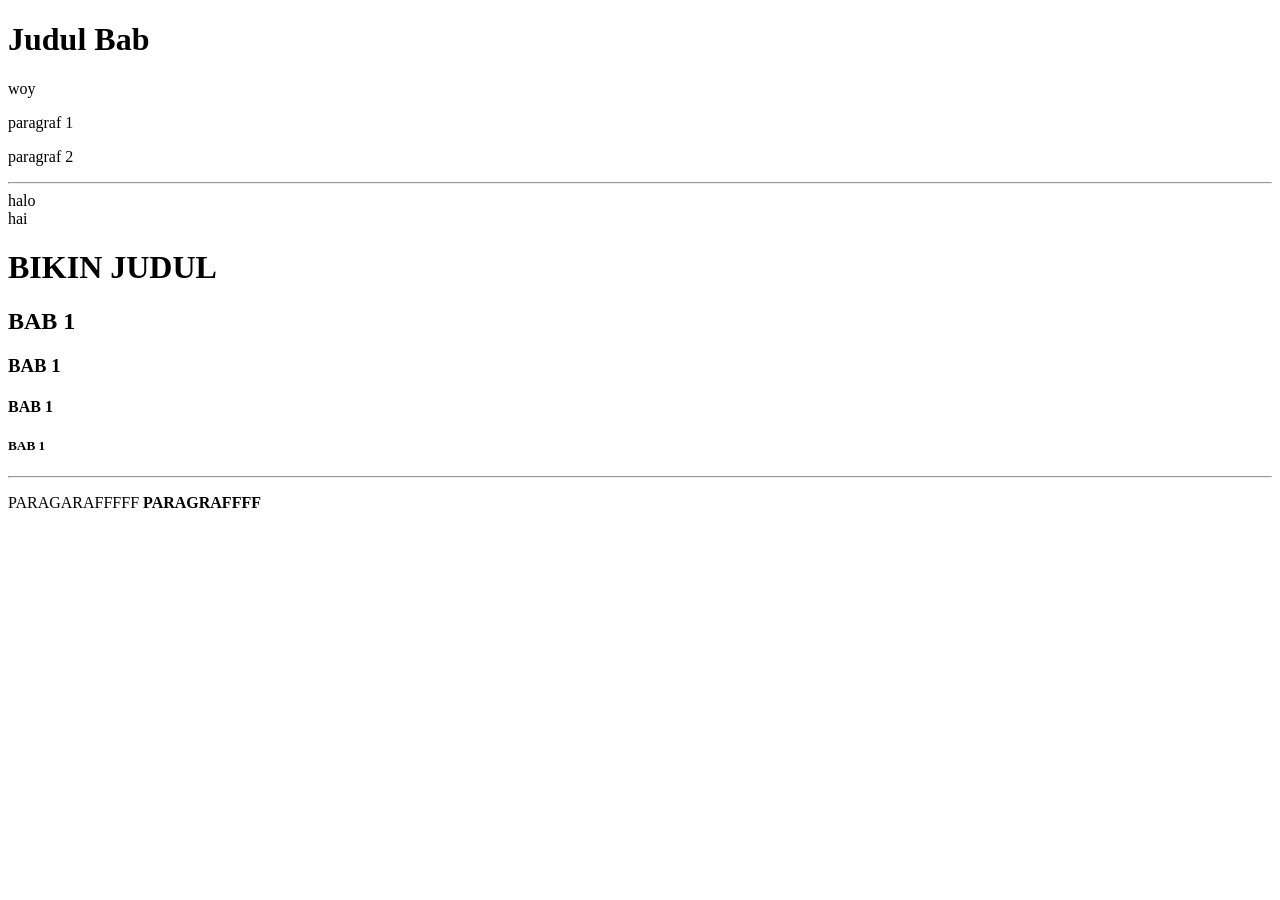
==== index.html @ 514e344e "tambah berkas html" ====
<!DOCTYPE html>
<html lang="en">
<head>
    <meta charset="UTF-8">
    <meta name="viewport" content="width=
    , initial-scale=1.0">
    <title>Latihan revou coding camp</title>
</head>



<body>
    <h1>Judul Bab</h1>
    <p>woy</p> 
    <p>paragraf 1</p>    
    <p>paragraf 2</p> 
<hr>
halo
<br>
hai
<!---buat nandain--->   
<h1>BIKIN JUDUL</h1>
<h2>BAB 1</h2>
<h3>BAB 1</h3>
<h4>BAB 1</h4>
<h5>BAB 1</h5>

<hr>
<p>PARAGARAFFFFF
<b>PARAGRAFFFF</b>

</p>





</body>
</html>
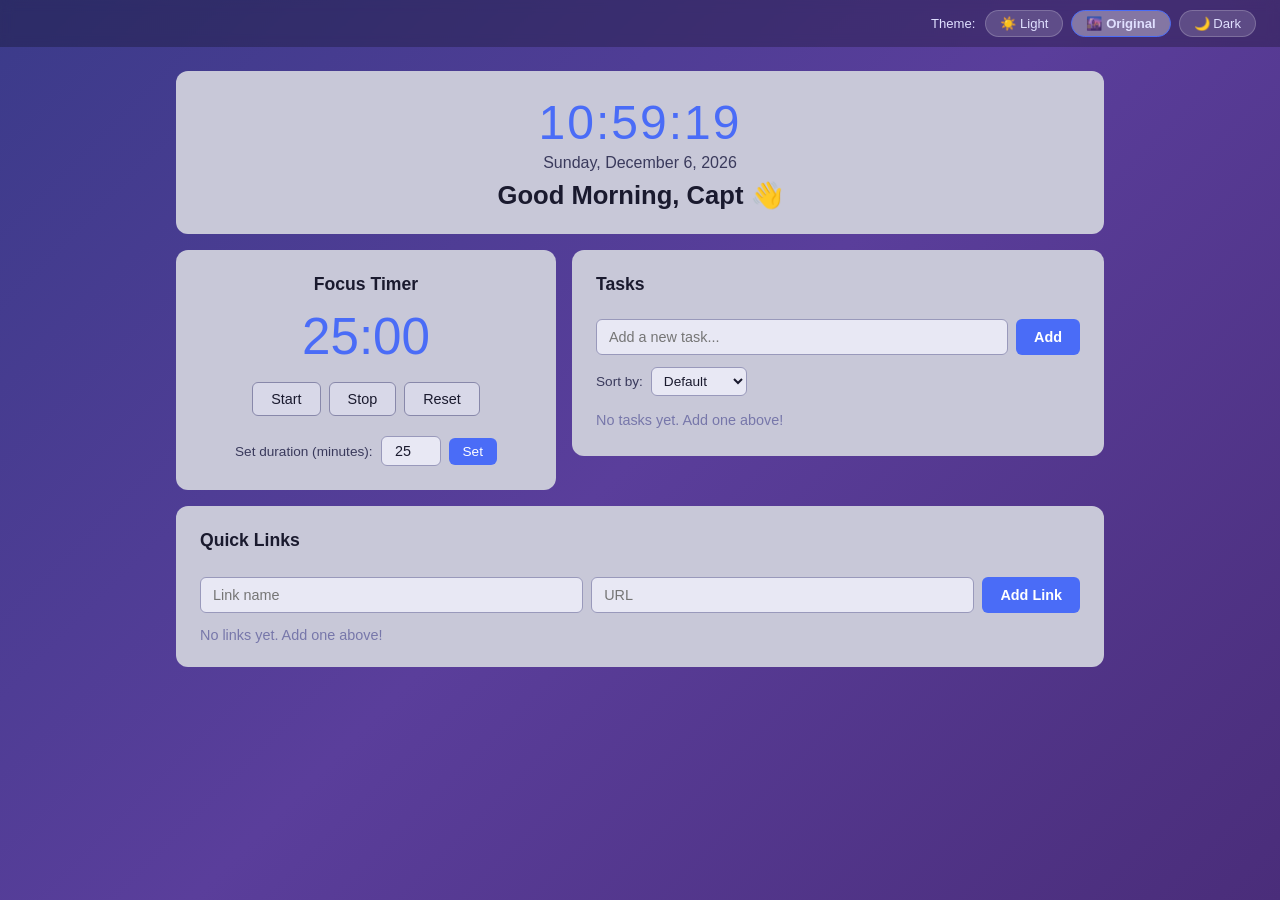
==== commit 50f27980: "final project life dashboard" ====
--- a/index.html
+++ b/index.html
@@ -1,39 +1,133 @@
 <!DOCTYPE html>
 <html lang="en">
+
 <head>
-    <meta charset="UTF-8">
-    <meta name="viewport" content="width=
-    , initial-scale=1.0">
-    <title>Latihan revou coding camp</title>
+  <meta charset="UTF-8" />
+  <meta name="viewport" content="width=device-width, initial-scale=1.0" />
+  <title>Life Dashboard</title>
+  <link rel="stylesheet" href="css/style.css" />
 </head>
 
+<body>
 
+  <!-- Tombol ganti tema — pojok kanan atas -->
+  <div class="theme-bar">
+    <span class="theme-label">Theme:</span>
+    <button class="theme-btn" data-theme="light"    aria-label="Light mode">☀️ Light</button>
+    <button class="theme-btn" data-theme="original" aria-label="Original mode">🌆 Original</button>
+    <button class="theme-btn" data-theme="dark"     aria-label="Dark mode">🌙 Dark</button>
+  </div>
 
-<body>
-    <h1>Judul Bab</h1>
-    <p>woy</p> 
-    <p>paragraf 1</p>    
-    <p>paragraf 2</p> 
-<hr>
-halo
-<br>
-hai
-<!---buat nandain--->   
-<h1>BIKIN JUDUL</h1>
-<h2>BAB 1</h2>
-<h3>BAB 1</h3>
-<h4>BAB 1</h4>
-<h5>BAB 1</h5>
+  <!-- Seluruh konten dashboard dibungkus dalam main -->
+  <main class="dashboard">
 
-<hr>
-<p>PARAGARAFFFFF
-<b>PARAGRAFFFF</b>
+    <!-- ==============================
+         SECTION 1: Greeting & Clock
+    ================================= -->
+    <header class="card greeting-card">
+      <p id="current-time" class="clock">00:00:00</p>
+      <p id="current-date" class="date">Monday, January 1, 2026</p>
+      <h1 id="greeting-text" class="greeting">Good Morning</h1>
+    </header>
 
-</p>
+    <!-- ==============================
+         SECTION 2 & 3: Timer + Tasks
+         (side by side layout)
+    ================================= -->
+    <div class="row">
 
+      <!-- Focus Timer -->
+      <section class="card timer-card" aria-label="Focus Timer">
+        <h2 class="section-title">Focus Timer</h2>
+        <p id="timer-display" class="timer-display">25:00</p>
 
+        <div class="timer-controls">
+          <button id="btn-start" type="button">Start</button>
+          <button id="btn-stop"  type="button">Stop</button>
+          <button id="btn-reset" type="button">Reset</button>
+        </div>
 
+        <!-- Challenge: Change Pomodoro time -->
+        <div class="timer-custom">
+          <label for="custom-minutes">Set duration (minutes):</label>
+          <input
+            id="custom-minutes"
+            type="number"
+            min="1"
+            max="60"
+            value="25"
+          />
+          <button id="btn-set-timer" type="button">Set</button>
+        </div>
+      </section>
 
+      <!-- Tasks -->
+      <section class="card tasks-card" aria-label="Tasks">
+        <h2 class="section-title">Tasks</h2>
+
+        <!-- Form tambah task -->
+        <form id="task-form" class="task-form">
+          <input
+            id="task-input"
+            type="text"
+            placeholder="Add a new task..."
+            autocomplete="off"
+          />
+          <button type="submit">Add</button>
+        </form>
+
+        <!-- Challenge: Sort tasks -->
+        <div class="task-sort">
+          <label for="sort-select">Sort by:</label>
+          <select id="sort-select">
+            <option value="default">Default</option>
+            <option value="az">A → Z</option>
+            <option value="za">Z → A</option>
+            <option value="done">Done last</option>
+          </select>
+        </div>
+
+        <!-- List task akan di-render oleh JavaScript -->
+        <ul id="task-list" class="task-list" aria-label="Task list">
+          <!-- task di-render oleh JS -->
+        </ul>
+      </section>
+
+    </div><!-- end .row -->
+
+    <!-- ==============================
+         SECTION 4: Quick Links
+    ================================= -->
+    <section class="card links-card" aria-label="Quick Links">
+      <h2 class="section-title">Quick Links</h2>
+
+      <!-- Form tambah link -->
+      <form id="link-form" class="link-form">
+        <input
+          id="link-name"
+          type="text"
+          placeholder="Link name"
+          autocomplete="off"
+        />
+        <input
+          id="link-url"
+          type="url"
+          placeholder="URL"
+          autocomplete="off"
+        />
+        <button type="submit">Add Link</button>
+      </form>
+
+      <!-- List link akan di-render oleh JavaScript -->
+      <div id="link-list" class="link-list" role="list" aria-label="Quick links">
+        <!-- tombol link muncul di sini -->
+      </div>
+    </section>
+
+  </main><!-- end .dashboard -->
+
+  <script src="js/app.js"></script>
 
 </body>
-</html>+
+</html>
--- a/css/style.css
+++ b/css/style.css
@@ -0,0 +1,583 @@
+/* =============================================
+   RESET & BASE
+   ============================================= */
+*, *::before, *::after {
+  box-sizing: border-box;
+  margin: 0;
+  padding: 0;
+}
+
+/* =============================================
+   CSS VARIABLES — dipakai oleh semua tema
+   ============================================= */
+
+/* DEFAULT = Original (ungu, persis gambar awal) */
+:root {
+  --bg-body:        linear-gradient(135deg, #3b3b8a 0%, #5a3e9b 50%, #4a2d7a 100%);
+  --bg-card:        #c8c8d8;
+  --bg-card-item:   #d8d8e8;
+  --bg-input:       #e8e8f4;
+  --bg-btn-neutral: #d8d8e8;
+  --border-color:   #9999bb;
+  --border-neutral: #8888aa;
+  --text-primary:   #1a1a2e;
+  --text-secondary: #3a3a5c;
+  --text-muted:     #7777aa;
+  --accent:         #4a6cf7;
+  --accent-hover:   #3a5ce7;
+  --btn-neutral-hover: #b8b8cc;
+  --theme-bar-bg:   rgba(0, 0, 0, 0.25);
+  --theme-bar-text: #e0e0ff;
+  --theme-btn-bg:   rgba(255,255,255,0.15);
+  --theme-btn-hover: rgba(255,255,255,0.28);
+  --theme-btn-active: rgba(255,255,255,0.35);
+}
+
+/* LIGHT theme — putih / abu terang */
+body.theme-light {
+  --bg-body:        linear-gradient(135deg, #e8eaf6 0%, #f3e5f5 50%, #e1f5fe 100%);
+  --bg-card:        #ffffff;
+  --bg-card-item:   #f0f0f8;
+  --bg-input:       #f5f5ff;
+  --bg-btn-neutral: #e8e8f5;
+  --border-color:   #b0b0d0;
+  --border-neutral: #b8b8cc;
+  --text-primary:   #111128;
+  --text-secondary: #333355;
+  --text-muted:     #8888aa;
+  --accent:         #4a6cf7;
+  --accent-hover:   #3a5ce7;
+  --btn-neutral-hover: #d0d0e8;
+  --theme-bar-bg:   rgba(255,255,255,0.55);
+  --theme-bar-text: #333355;
+  --theme-btn-bg:   rgba(74,108,247,0.12);
+  --theme-btn-hover: rgba(74,108,247,0.22);
+  --theme-btn-active: rgba(74,108,247,0.32);
+}
+
+/* DARK theme — hitam gelap */
+body.theme-dark {
+  --bg-body:        linear-gradient(135deg, #0d0d1a 0%, #12122a 50%, #0a0a18 100%);
+  --bg-card:        #1e1e30;
+  --bg-card-item:   #28283e;
+  --bg-input:       #252538;
+  --bg-btn-neutral: #2e2e44;
+  --border-color:   #44446a;
+  --border-neutral: #3a3a58;
+  --text-primary:   #e8e8ff;
+  --text-secondary: #aaaacc;
+  --text-muted:     #6666aa;
+  --accent:         #6a8cff;
+  --accent-hover:   #5a7cef;
+  --btn-neutral-hover: #3a3a58;
+  --theme-bar-bg:   rgba(0, 0, 0, 0.45);
+  --theme-bar-text: #aaaacc;
+  --theme-btn-bg:   rgba(255,255,255,0.08);
+  --theme-btn-hover: rgba(255,255,255,0.16);
+  --theme-btn-active: rgba(255,255,255,0.22);
+}
+
+body {
+  font-family: 'Segoe UI', Tahoma, Geneva, Verdana, sans-serif;
+  font-size: 16px;
+  background: var(--bg-body);
+  min-height: 100vh;
+  color: var(--text-primary);
+  transition: background 0.3s, color 0.3s;
+}
+
+
+/* =============================================
+   THEME BAR — tombol pilih tema
+   ============================================= */
+.theme-bar {
+  display: flex;
+  align-items: center;
+  justify-content: flex-end;
+  gap: 8px;
+  padding: 10px 24px;
+  background: var(--theme-bar-bg);
+  backdrop-filter: blur(6px);
+}
+
+.theme-label {
+  font-size: 0.82rem;
+  color: var(--theme-bar-text);
+  margin-right: 2px;
+}
+
+.theme-btn {
+  padding: 5px 14px;
+  border: 1px solid rgba(255,255,255,0.2);
+  border-radius: 20px;
+  background: var(--theme-btn-bg);
+  color: var(--theme-bar-text);
+  font-size: 0.82rem;
+  cursor: pointer;
+  transition: background 0.2s, border-color 0.2s;
+}
+
+.theme-btn:hover {
+  background: var(--theme-btn-hover);
+}
+
+/* Tombol tema yang sedang aktif */
+.theme-btn.active {
+  background: var(--theme-btn-active);
+  border-color: var(--accent);
+  font-weight: 600;
+}
+
+
+/* =============================================
+   LAYOUT: DASHBOARD WRAPPER
+   ============================================= */
+.dashboard {
+  max-width: 960px;
+  margin: 0 auto;
+  padding: 24px 16px;
+  display: flex;
+  flex-direction: column;
+  gap: 16px;
+}
+
+
+/* =============================================
+   CARD — base style untuk semua widget
+   ============================================= */
+.card {
+  background-color: var(--bg-card);
+  border-radius: 12px;
+  padding: 24px;
+  transition: background-color 0.3s;
+}
+
+
+/* =============================================
+   SECTION 1: GREETING CARD
+   ============================================= */
+.greeting-card {
+  text-align: center;
+}
+
+/* Jam besar berwarna biru seperti di gambar */
+.clock {
+  font-size: 3rem;
+  font-weight: 400;
+  color: var(--accent);
+  letter-spacing: 2px;
+  margin-bottom: 4px;
+}
+
+/* Tanggal */
+.date {
+  font-size: 1rem;
+  color: var(--text-secondary);
+  margin-bottom: 8px;
+}
+
+/* Teks "Good Morning, Windra" */
+.greeting {
+  font-size: 1.6rem;
+  font-weight: 700;
+  color: var(--text-primary);
+}
+
+
+/* =============================================
+   ROW: timer dan tasks sejajar
+   ============================================= */
+.row {
+  display: grid;
+  grid-template-columns: 1fr 1.4fr;
+  gap: 16px;
+  align-items: start;
+}
+
+
+/* =============================================
+   SECTION 2: FOCUS TIMER
+   ============================================= */
+.timer-card {
+  text-align: center;
+}
+
+.section-title {
+  font-size: 1.1rem;
+  font-weight: 700;
+  color: var(--text-primary);
+  margin-bottom: 12px;
+}
+
+/* Angka timer besar berwarna biru */
+.timer-display {
+  font-size: 3.2rem;
+  font-weight: 400;
+  color: var(--accent);
+  margin-bottom: 16px;
+}
+
+/* Wrapper 3 tombol timer */
+.timer-controls {
+  display: flex;
+  justify-content: center;
+  gap: 8px;
+  margin-bottom: 20px;
+}
+
+/* Tombol Start / Stop / Reset */
+.timer-controls button {
+  padding: 8px 18px;
+  border: 1px solid var(--border-neutral);
+  border-radius: 6px;
+  background-color: var(--bg-btn-neutral);
+  color: var(--text-primary);
+  font-size: 0.9rem;
+  cursor: pointer;
+  transition: background-color 0.2s;
+}
+
+.timer-controls button:hover {
+  background-color: var(--btn-neutral-hover);
+}
+
+/* Challenge: input ganti durasi */
+.timer-custom {
+  display: flex;
+  align-items: center;
+  justify-content: center;
+  gap: 8px;
+  flex-wrap: wrap;
+  font-size: 0.85rem;
+  color: var(--text-secondary);
+}
+
+.timer-custom input[type="number"] {
+  width: 60px;
+  padding: 6px 8px;
+  border: 1px solid var(--border-color);
+  border-radius: 6px;
+  background-color: var(--bg-input);
+  text-align: center;
+  font-size: 0.9rem;
+  color: var(--text-primary);
+}
+
+.timer-custom input[type="number"]:focus {
+  outline: 2px solid var(--accent);
+  outline-offset: 1px;
+}
+
+#btn-set-timer {
+  padding: 6px 14px;
+  background-color: var(--accent);
+  color: #fff;
+  border: none;
+  border-radius: 6px;
+  font-size: 0.85rem;
+  cursor: pointer;
+  transition: background-color 0.2s;
+}
+
+#btn-set-timer:hover {
+  background-color: var(--accent-hover);
+}
+
+
+/* =============================================
+   SECTION 3: TASKS
+   ============================================= */
+.tasks-card {
+  display: flex;
+  flex-direction: column;
+  gap: 12px;
+}
+
+/* Form input task + tombol Add */
+.task-form {
+  display: flex;
+  gap: 8px;
+}
+
+.task-form input[type="text"] {
+  flex: 1;
+  padding: 9px 12px;
+  border: 1px solid var(--border-color);
+  border-radius: 6px;
+  background-color: var(--bg-input);
+  font-size: 0.9rem;
+  color: var(--text-primary);
+}
+
+.task-form input[type="text"]:focus {
+  outline: 2px solid var(--accent);
+  outline-offset: 1px;
+}
+
+.task-form button {
+  padding: 9px 18px;
+  background-color: var(--accent);
+  color: #fff;
+  border: none;
+  border-radius: 6px;
+  font-size: 0.9rem;
+  font-weight: 600;
+  cursor: pointer;
+  transition: background-color 0.2s;
+}
+
+.task-form button:hover {
+  background-color: var(--accent-hover);
+}
+
+/* Challenge: sort dropdown */
+.task-sort {
+  display: flex;
+  align-items: center;
+  gap: 8px;
+  font-size: 0.85rem;
+  color: var(--text-secondary);
+}
+
+.task-sort select {
+  padding: 5px 8px;
+  border: 1px solid var(--border-color);
+  border-radius: 6px;
+  background-color: var(--bg-input);
+  font-size: 0.85rem;
+  color: var(--text-primary);
+  cursor: pointer;
+}
+
+.task-sort select:focus {
+  outline: 2px solid var(--accent);
+}
+
+/* List tugas */
+.task-list {
+  list-style: none;
+  display: flex;
+  flex-direction: column;
+  gap: 8px;
+}
+
+/* Setiap item task */
+.task-item {
+  display: flex;
+  align-items: center;
+  gap: 10px;
+  padding: 8px 10px;
+  background-color: var(--bg-card-item);
+  border-radius: 6px;
+  transition: background-color 0.3s;
+}
+
+.task-item input[type="checkbox"] {
+  width: 16px;
+  height: 16px;
+  cursor: pointer;
+  accent-color: var(--accent);
+  flex-shrink: 0;
+}
+
+/* Teks nama task */
+.task-item .task-name {
+  flex: 1;
+  font-size: 0.95rem;
+  color: var(--text-primary);
+  word-break: break-word;
+}
+
+/* Task yang sudah dicentang — diberi coret */
+.task-item.done .task-name {
+  text-decoration: line-through;
+  color: var(--text-muted);
+}
+
+/* Tombol Delete per task */
+.task-item .btn-delete-task {
+  padding: 5px 12px;
+  background-color: #d94f4f;
+  color: #fff;
+  border: none;
+  border-radius: 6px;
+  font-size: 0.82rem;
+  font-weight: 600;
+  cursor: pointer;
+  flex-shrink: 0;
+  transition: background-color 0.2s;
+}
+
+.task-item .btn-delete-task:hover {
+  background-color: #bb3333;
+}
+
+/* Tombol Edit per task */
+.task-item .btn-edit-task {
+  padding: 5px 12px;
+  background-color: #5a7adf;
+  color: #fff;
+  border: none;
+  border-radius: 6px;
+  font-size: 0.82rem;
+  font-weight: 600;
+  cursor: pointer;
+  flex-shrink: 0;
+  transition: background-color 0.2s;
+}
+
+.task-item .btn-edit-task:hover {
+  background-color: #3a5abf;
+}
+
+/* Input inline saat mode edit aktif */
+.task-item .task-edit-input {
+  flex: 1;
+  padding: 5px 8px;
+  border: 1px solid var(--accent);
+  border-radius: 6px;
+  background-color: var(--bg-input);
+  font-size: 0.92rem;
+  color: var(--text-primary);
+  outline: none;
+  box-shadow: 0 0 0 2px rgba(74, 108, 247, 0.25);
+}
+
+/* Tombol Save saat mode edit aktif */
+.task-item .btn-save-task {
+  padding: 5px 12px;
+  background-color: #38a169;
+  color: #fff;
+  border: none;
+  border-radius: 6px;
+  font-size: 0.82rem;
+  font-weight: 600;
+  cursor: pointer;
+  flex-shrink: 0;
+  transition: background-color 0.2s;
+}
+
+.task-item .btn-save-task:hover {
+  background-color: #276749;
+}
+
+
+/* =============================================
+   SECTION 4: QUICK LINKS
+   ============================================= */
+.links-card {
+  display: flex;
+  flex-direction: column;
+  gap: 14px;
+}
+
+/* Form input link name + URL + tombol Add Link */
+.link-form {
+  display: flex;
+  gap: 8px;
+  flex-wrap: wrap;
+}
+
+.link-form input[type="text"],
+.link-form input[type="url"] {
+  flex: 1;
+  min-width: 100px;
+  padding: 9px 12px;
+  border: 1px solid var(--border-color);
+  border-radius: 6px;
+  background-color: var(--bg-input);
+  font-size: 0.9rem;
+  color: var(--text-primary);
+}
+
+.link-form input:focus {
+  outline: 2px solid var(--accent);
+  outline-offset: 1px;
+}
+
+.link-form button {
+  padding: 9px 18px;
+  background-color: var(--accent);
+  color: #fff;
+  border: none;
+  border-radius: 6px;
+  font-size: 0.9rem;
+  font-weight: 600;
+  cursor: pointer;
+  transition: background-color 0.2s;
+}
+
+.link-form button:hover {
+  background-color: var(--accent-hover);
+}
+
+/* Area tombol-tombol link */
+.link-list {
+  display: flex;
+  flex-wrap: wrap;
+  gap: 10px;
+}
+
+/* Setiap link item: tombol + tanda x */
+.link-item {
+  display: inline-flex;
+  align-items: center;
+  gap: 0;
+  border-radius: 8px;
+  overflow: hidden;
+}
+
+/* Tombol link yang bisa diklik untuk buka website */
+.link-item a {
+  display: inline-block;
+  padding: 9px 16px;
+  background-color: var(--accent);
+  color: #fff;
+  text-decoration: none;
+  font-size: 0.9rem;
+  font-weight: 500;
+  transition: background-color 0.2s;
+}
+
+.link-item a:hover {
+  background-color: var(--accent-hover);
+}
+
+/* Tombol X untuk hapus link */
+.link-item .btn-delete-link {
+  padding: 9px 8px;
+  background-color: #3a55cc;
+  color: #fff;
+  border: none;
+  font-size: 0.9rem;
+  font-weight: 700;
+  cursor: pointer;
+  line-height: 1;
+  transition: background-color 0.2s;
+}
+
+.link-item .btn-delete-link:hover {
+  background-color: #d94f4f;
+}
+
+
+/* =============================================
+   RESPONSIVE — layar kecil
+   ============================================= */
+@media (max-width: 640px) {
+  .row {
+    grid-template-columns: 1fr;
+  }
+
+  .clock {
+    font-size: 2.2rem;
+  }
+
+  .timer-display {
+    font-size: 2.4rem;
+  }
+
+  .link-form {
+    flex-direction: column;
+  }
+}
